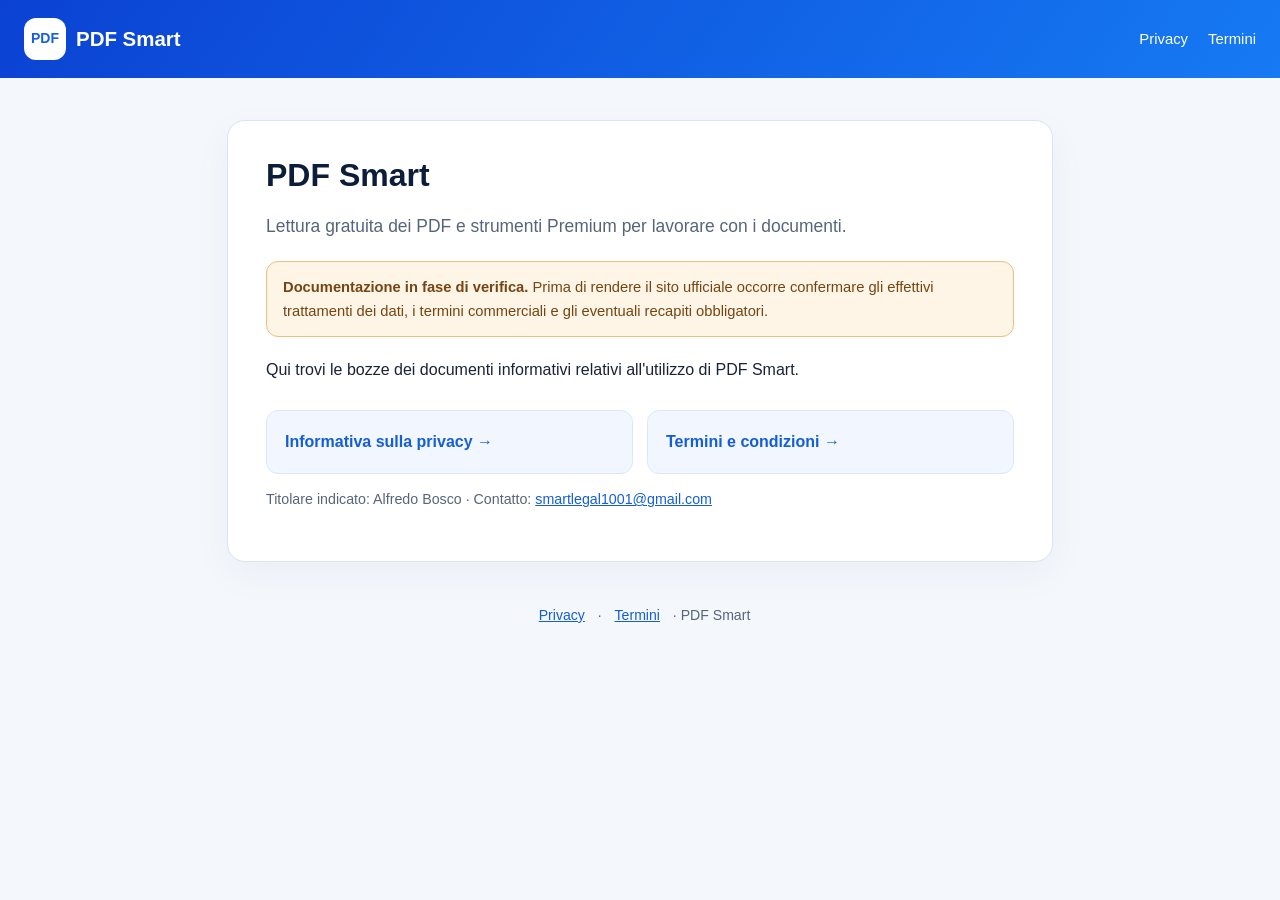
==== index.html @ 8ec295b0 "Add PDF Smart draft site: index.html" ====
<!doctype html><html lang="it"><head><meta charset="utf-8"><meta name="viewport" content="width=device-width,initial-scale=1"><title>PDF Smart — Informazioni e documenti legali</title><meta name="description" content="Informazioni, privacy e termini di utilizzo dell'app PDF Smart."><link rel="icon" type="image/svg+xml" href="pdfsmart-icon.svg"><link rel="stylesheet" href="style.css"></head><body><header><div class="wrap"><a class="brand" href="index.html"><span class="logo">PDF</span>PDF Smart</a><nav><a href="privacy.html">Privacy</a><a href="termini.html">Termini</a></nav></div></header><main><div class="card"><h1>PDF Smart</h1><p class="lead">Lettura gratuita dei PDF e strumenti Premium per lavorare con i documenti.</p><div class="warning"><strong>Documentazione in fase di verifica.</strong> Prima di rendere il sito ufficiale occorre confermare gli effettivi trattamenti dei dati, i termini commerciali e gli eventuali recapiti obbligatori.</div><p>Qui trovi le bozze dei documenti informativi relativi all'utilizzo di PDF Smart.</p><div class="actions"><a href="privacy.html">Informativa sulla privacy →</a><a href="termini.html">Termini e condizioni →</a></div><p class="meta">Titolare indicato: Alfredo Bosco · Contatto: <a href="mailto:smartlegal1001@gmail.com">smartlegal1001@gmail.com</a></p></div></main><footer><a href="privacy.html">Privacy</a> · <a href="termini.html">Termini</a> · PDF Smart</footer></body></html>
---- style.css ----
:root{--blue:#1767ee;--navy:#0b1d3a;--ink:#192337;--muted:#57657b;--bg:#f4f7fc;--line:#dce4f0}*{box-sizing:border-box}body{margin:0;background:var(--bg);font:16px/1.65 -apple-system,BlinkMacSystemFont,"Segoe UI",Roboto,Arial,sans-serif;color:var(--ink)}a{color:#145ed8}header{background:linear-gradient(125deg,#0b42d3,#167af3);color:white}header .wrap{display:flex;align-items:center;justify-content:space-between;padding:18px 24px}header a{color:white;text-decoration:none}nav{display:flex;gap:20px;font-size:.93rem}nav a:hover{text-decoration:underline}.brand{display:flex;align-items:center;gap:10px;font-size:1.28rem;font-weight:800}.logo{display:inline-flex;align-items:center;justify-content:center;background:white;color:#175fdf;border-radius:12px;font-size:14px;width:42px;height:42px}main{max-width:870px;margin:42px auto;padding:0 22px}.card{background:white;border:1px solid var(--line);border-radius:18px;padding:35px 38px;box-shadow:0 12px 40px rgba(15,33,78,.045)}.lead{font-size:1.09rem;color:var(--muted)}h1{color:var(--navy);font-size:2rem;line-height:1.2;margin:0 0 14px}h2{color:#123968;font-size:1.22rem;line-height:1.35;margin:30px 0 10px}p,li{max-width:75ch}ul{padding-left:22px}li{margin:4px 0}.meta{color:var(--muted);font-size:.89rem}.warning{background:#fff5e6;border:1px solid #eebf79;border-radius:12px;padding:13px 16px;margin:20px 0;color:#754412;font-size:.92rem}.actions{display:grid;grid-template-columns:repeat(auto-fit,minmax(210px,1fr));gap:14px;margin-top:26px}.actions a{background:#f1f6ff;border:1px solid #dce7ff;padding:18px;border-radius:12px;text-decoration:none;font-weight:700}.actions a:hover{border-color:#1767ee}footer{margin:42px 0 24px;text-align:center;font-size:.88rem;color:var(--muted)}footer a{margin:0 9px}@media(max-width:620px){header .wrap{padding:13px 17px;align-items:flex-start;flex-direction:column;gap:8px}main{margin:22px auto;padding:0 12px}.card{padding:24px 20px}h1{font-size:1.65rem}nav{gap:14px}}
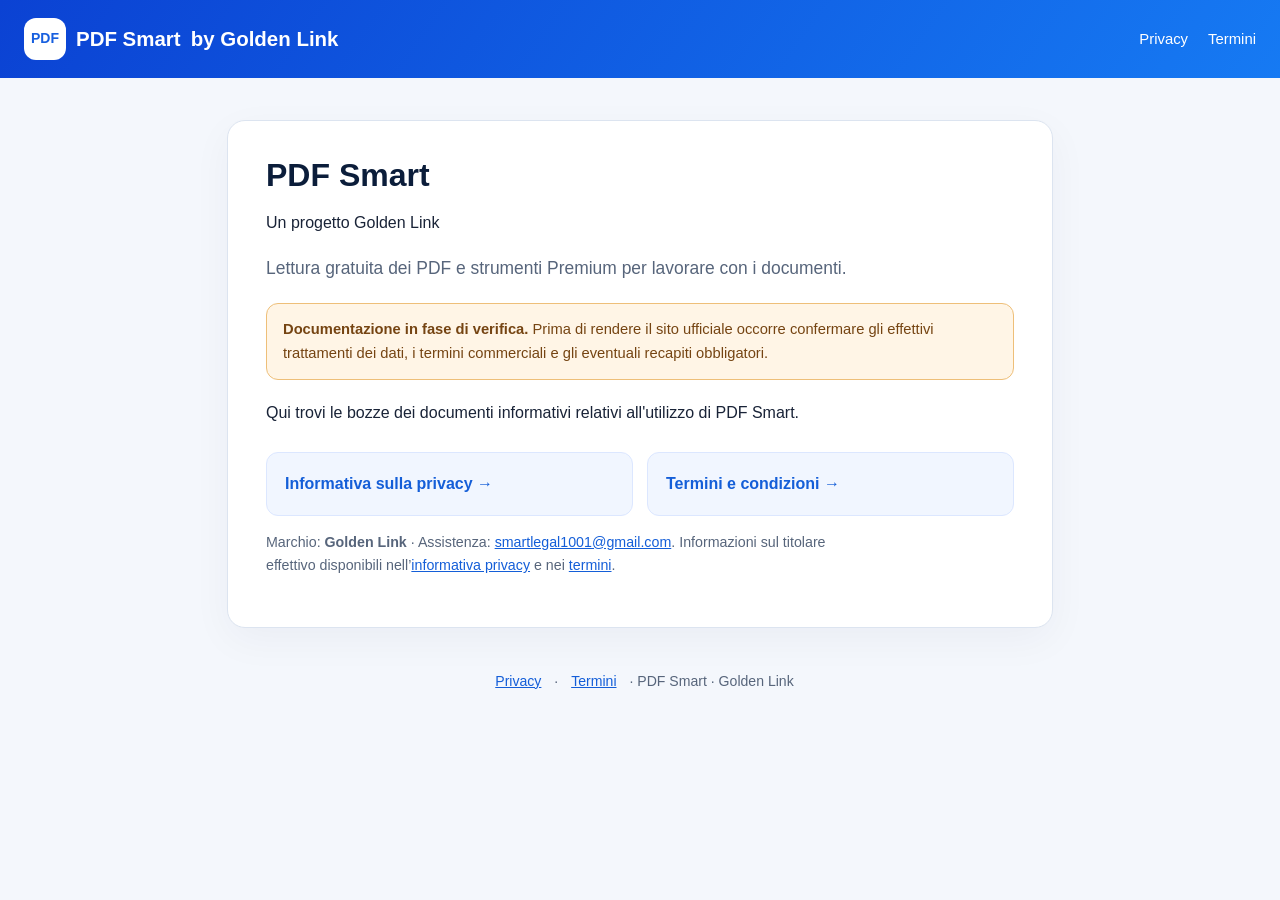
==== commit 364a0768: "Brand PDF Smart public site as Golden Link while preserving legal identity disclosures" ====
--- a/index.html
+++ b/index.html
@@ -1 +1 @@
-<!doctype html><html lang="it"><head><meta charset="utf-8"><meta name="viewport" content="width=device-width,initial-scale=1"><title>PDF Smart — Informazioni e documenti legali</title><meta name="description" content="Informazioni, privacy e termini di utilizzo dell'app PDF Smart."><link rel="icon" type="image/svg+xml" href="pdfsmart-icon.svg"><link rel="stylesheet" href="style.css"></head><body><header><div class="wrap"><a class="brand" href="index.html"><span class="logo">PDF</span>PDF Smart</a><nav><a href="privacy.html">Privacy</a><a href="termini.html">Termini</a></nav></div></header><main><div class="card"><h1>PDF Smart</h1><p class="lead">Lettura gratuita dei PDF e strumenti Premium per lavorare con i documenti.</p><div class="warning"><strong>Documentazione in fase di verifica.</strong> Prima di rendere il sito ufficiale occorre confermare gli effettivi trattamenti dei dati, i termini commerciali e gli eventuali recapiti obbligatori.</div><p>Qui trovi le bozze dei documenti informativi relativi all'utilizzo di PDF Smart.</p><div class="actions"><a href="privacy.html">Informativa sulla privacy →</a><a href="termini.html">Termini e condizioni →</a></div><p class="meta">Titolare indicato: Alfredo Bosco · Contatto: <a href="mailto:smartlegal1001@gmail.com">smartlegal1001@gmail.com</a></p></div></main><footer><a href="privacy.html">Privacy</a> · <a href="termini.html">Termini</a> · PDF Smart</footer></body></html>+<!doctype html><html lang="it"><head><meta charset="utf-8"><meta name="viewport" content="width=device-width,initial-scale=1"><title>PDF Smart by Golden Link — Informazioni e documenti legali</title><meta name="description" content="PDF Smart by Golden Link: informazioni, assistenza, privacy e termini di utilizzo."><link rel="icon" type="image/svg+xml" href="pdfsmart-icon.svg"><link rel="stylesheet" href="style.css"></head><body><header><div class="wrap"><a class="brand" href="index.html"><span class="logo">PDF</span>PDF Smart <span class="brand-sub">by Golden Link</span></a><nav><a href="privacy.html">Privacy</a><a href="termini.html">Termini</a></nav></div></header><main><div class="card"><h1>PDF Smart</h1><p class="eyebrow">Un progetto Golden Link</p><p class="lead">Lettura gratuita dei PDF e strumenti Premium per lavorare con i documenti.</p><div class="warning"><strong>Documentazione in fase di verifica.</strong> Prima di rendere il sito ufficiale occorre confermare gli effettivi trattamenti dei dati, i termini commerciali e gli eventuali recapiti obbligatori.</div><p>Qui trovi le bozze dei documenti informativi relativi all'utilizzo di PDF Smart.</p><div class="actions"><a href="privacy.html">Informativa sulla privacy →</a><a href="termini.html">Termini e condizioni →</a></div><p class="meta">Marchio: <strong>Golden Link</strong> · Assistenza: <a href="mailto:smartlegal1001@gmail.com">smartlegal1001@gmail.com</a>. Informazioni sul titolare effettivo disponibili nell’<a href="privacy.html">informativa privacy</a> e nei <a href="termini.html">termini</a>.</p></div></main><footer><a href="privacy.html">Privacy</a> · <a href="termini.html">Termini</a> · PDF Smart · Golden Link</footer></body></html>
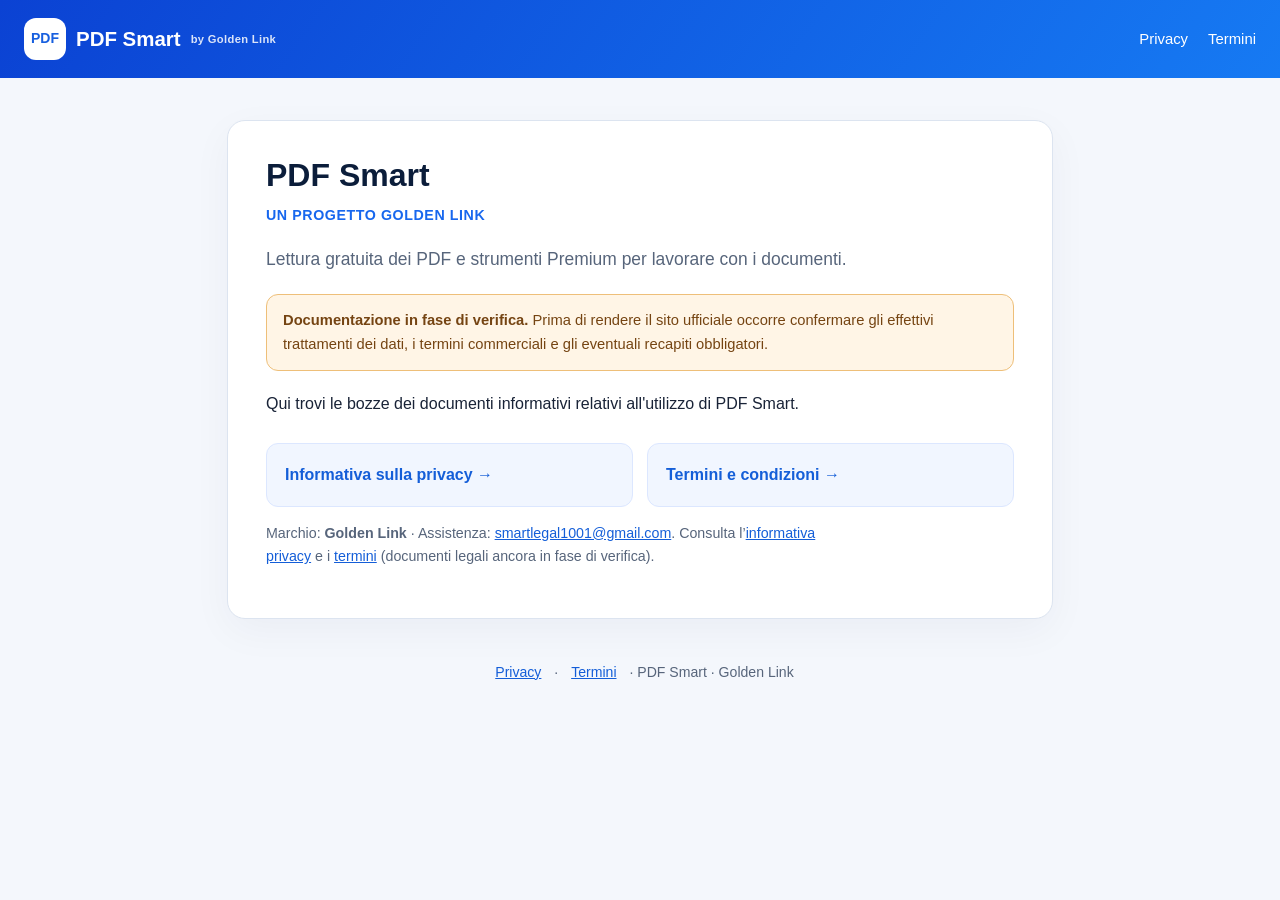
==== commit 4ae988f5: "Use Golden Link branding and flag missing legal identity in draft legal pages" ====
--- a/index.html
+++ b/index.html
@@ -1 +1 @@
-<!doctype html><html lang="it"><head><meta charset="utf-8"><meta name="viewport" content="width=device-width,initial-scale=1"><title>PDF Smart by Golden Link — Informazioni e documenti legali</title><meta name="description" content="PDF Smart by Golden Link: informazioni, assistenza, privacy e termini di utilizzo."><link rel="icon" type="image/svg+xml" href="pdfsmart-icon.svg"><link rel="stylesheet" href="style.css"></head><body><header><div class="wrap"><a class="brand" href="index.html"><span class="logo">PDF</span>PDF Smart <span class="brand-sub">by Golden Link</span></a><nav><a href="privacy.html">Privacy</a><a href="termini.html">Termini</a></nav></div></header><main><div class="card"><h1>PDF Smart</h1><p class="eyebrow">Un progetto Golden Link</p><p class="lead">Lettura gratuita dei PDF e strumenti Premium per lavorare con i documenti.</p><div class="warning"><strong>Documentazione in fase di verifica.</strong> Prima di rendere il sito ufficiale occorre confermare gli effettivi trattamenti dei dati, i termini commerciali e gli eventuali recapiti obbligatori.</div><p>Qui trovi le bozze dei documenti informativi relativi all'utilizzo di PDF Smart.</p><div class="actions"><a href="privacy.html">Informativa sulla privacy →</a><a href="termini.html">Termini e condizioni →</a></div><p class="meta">Marchio: <strong>Golden Link</strong> · Assistenza: <a href="mailto:smartlegal1001@gmail.com">smartlegal1001@gmail.com</a>. Informazioni sul titolare effettivo disponibili nell’<a href="privacy.html">informativa privacy</a> e nei <a href="termini.html">termini</a>.</p></div></main><footer><a href="privacy.html">Privacy</a> · <a href="termini.html">Termini</a> · PDF Smart · Golden Link</footer></body></html>+<!doctype html><html lang="it"><head><meta charset="utf-8"><meta name="viewport" content="width=device-width,initial-scale=1"><title>PDF Smart by Golden Link — Informazioni e documenti legali</title><meta name="description" content="PDF Smart by Golden Link: informazioni, assistenza, privacy e termini di utilizzo."><link rel="icon" type="image/svg+xml" href="pdfsmart-icon.svg"><link rel="stylesheet" href="style.css"></head><body><header><div class="wrap"><a class="brand" href="index.html"><span class="logo">PDF</span>PDF Smart <span class="brand-sub">by Golden Link</span></a><nav><a href="privacy.html">Privacy</a><a href="termini.html">Termini</a></nav></div></header><main><div class="card"><h1>PDF Smart</h1><p class="eyebrow">Un progetto Golden Link</p><p class="lead">Lettura gratuita dei PDF e strumenti Premium per lavorare con i documenti.</p><div class="warning"><strong>Documentazione in fase di verifica.</strong> Prima di rendere il sito ufficiale occorre confermare gli effettivi trattamenti dei dati, i termini commerciali e gli eventuali recapiti obbligatori.</div><p>Qui trovi le bozze dei documenti informativi relativi all'utilizzo di PDF Smart.</p><div class="actions"><a href="privacy.html">Informativa sulla privacy →</a><a href="termini.html">Termini e condizioni →</a></div><p class="meta">Marchio: <strong>Golden Link</strong> · Assistenza: <a href="mailto:smartlegal1001@gmail.com">smartlegal1001@gmail.com</a>. Consulta l’<a href="privacy.html">informativa privacy</a> e i <a href="termini.html">termini</a> (documenti legali ancora in fase di verifica).</p></div></main><footer><a href="privacy.html">Privacy</a> · <a href="termini.html">Termini</a> · PDF Smart · Golden Link</footer></body></html>
--- a/style.css
+++ b/style.css
@@ -1 +1,2 @@
-:root{--blue:#1767ee;--navy:#0b1d3a;--ink:#192337;--muted:#57657b;--bg:#f4f7fc;--line:#dce4f0}*{box-sizing:border-box}body{margin:0;background:var(--bg);font:16px/1.65 -apple-system,BlinkMacSystemFont,"Segoe UI",Roboto,Arial,sans-serif;color:var(--ink)}a{color:#145ed8}header{background:linear-gradient(125deg,#0b42d3,#167af3);color:white}header .wrap{display:flex;align-items:center;justify-content:space-between;padding:18px 24px}header a{color:white;text-decoration:none}nav{display:flex;gap:20px;font-size:.93rem}nav a:hover{text-decoration:underline}.brand{display:flex;align-items:center;gap:10px;font-size:1.28rem;font-weight:800}.logo{display:inline-flex;align-items:center;justify-content:center;background:white;color:#175fdf;border-radius:12px;font-size:14px;width:42px;height:42px}main{max-width:870px;margin:42px auto;padding:0 22px}.card{background:white;border:1px solid var(--line);border-radius:18px;padding:35px 38px;box-shadow:0 12px 40px rgba(15,33,78,.045)}.lead{font-size:1.09rem;color:var(--muted)}h1{color:var(--navy);font-size:2rem;line-height:1.2;margin:0 0 14px}h2{color:#123968;font-size:1.22rem;line-height:1.35;margin:30px 0 10px}p,li{max-width:75ch}ul{padding-left:22px}li{margin:4px 0}.meta{color:var(--muted);font-size:.89rem}.warning{background:#fff5e6;border:1px solid #eebf79;border-radius:12px;padding:13px 16px;margin:20px 0;color:#754412;font-size:.92rem}.actions{display:grid;grid-template-columns:repeat(auto-fit,minmax(210px,1fr));gap:14px;margin-top:26px}.actions a{background:#f1f6ff;border:1px solid #dce7ff;padding:18px;border-radius:12px;text-decoration:none;font-weight:700}.actions a:hover{border-color:#1767ee}footer{margin:42px 0 24px;text-align:center;font-size:.88rem;color:var(--muted)}footer a{margin:0 9px}@media(max-width:620px){header .wrap{padding:13px 17px;align-items:flex-start;flex-direction:column;gap:8px}main{margin:22px auto;padding:0 12px}.card{padding:24px 20px}h1{font-size:1.65rem}nav{gap:14px}}+:root{--blue:#1767ee;--navy:#0b1d3a;--ink:#192337;--muted:#57657b;--bg:#f4f7fc;--line:#dce4f0}*{box-sizing:border-box}body{margin:0;background:var(--bg);font:16px/1.65 -apple-system,BlinkMacSystemFont,"Segoe UI",Roboto,Arial,sans-serif;color:var(--ink)}a{color:#145ed8}header{background:linear-gradient(125deg,#0b42d3,#167af3);color:white}header .wrap{display:flex;align-items:center;justify-content:space-between;padding:18px 24px}header a{color:white;text-decoration:none}nav{display:flex;gap:20px;font-size:.93rem}nav a:hover{text-decoration:underline}.brand{display:flex;align-items:center;gap:10px;font-size:1.28rem;font-weight:800}.logo{display:inline-flex;align-items:center;justify-content:center;background:white;color:#175fdf;border-radius:12px;font-size:14px;width:42px;height:42px}main{max-width:870px;margin:42px auto;padding:0 22px}.card{background:white;border:1px solid var(--line);border-radius:18px;padding:35px 38px;box-shadow:0 12px 40px rgba(15,33,78,.045)}.lead{font-size:1.09rem;color:var(--muted)}h1{color:var(--navy);font-size:2rem;line-height:1.2;margin:0 0 14px}h2{color:#123968;font-size:1.22rem;line-height:1.35;margin:30px 0 10px}p,li{max-width:75ch}ul{padding-left:22px}li{margin:4px 0}.meta{color:var(--muted);font-size:.89rem}.warning{background:#fff5e6;border:1px solid #eebf79;border-radius:12px;padding:13px 16px;margin:20px 0;color:#754412;font-size:.92rem}.actions{display:grid;grid-template-columns:repeat(auto-fit,minmax(210px,1fr));gap:14px;margin-top:26px}.actions a{background:#f1f6ff;border:1px solid #dce7ff;padding:18px;border-radius:12px;text-decoration:none;font-weight:700}.actions a:hover{border-color:#1767ee}footer{margin:42px 0 24px;text-align:center;font-size:.88rem;color:var(--muted)}footer a{margin:0 9px}@media(max-width:620px){header .wrap{padding:13px 17px;align-items:flex-start;flex-direction:column;gap:8px}main{margin:22px auto;padding:0 12px}.card{padding:24px 20px}h1{font-size:1.65rem}nav{gap:14px}}
+.brand-sub{font-size:.7rem;font-weight:600;letter-spacing:.03em;opacity:.85;white-space:nowrap}.eyebrow{font-size:.89rem;font-weight:750;letter-spacing:.04em;text-transform:uppercase;color:var(--blue);margin:-4px 0 12px}
